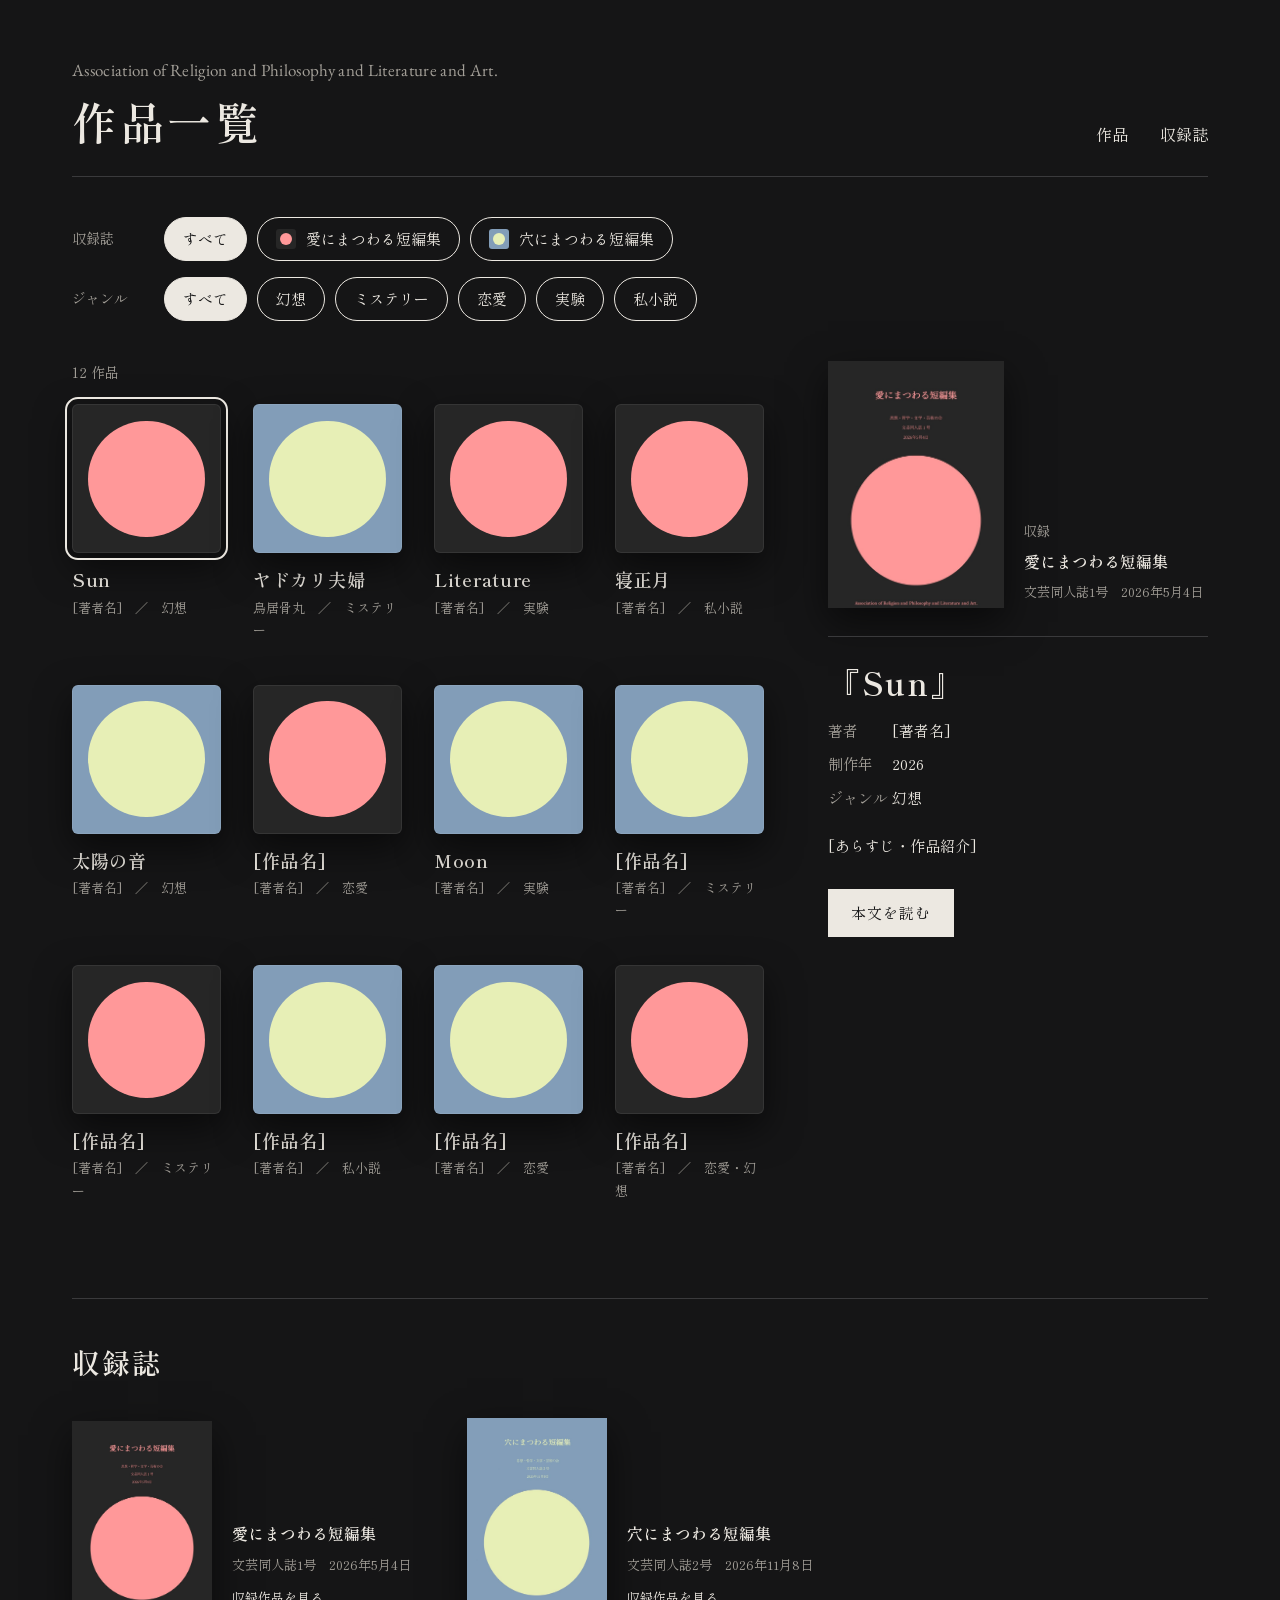
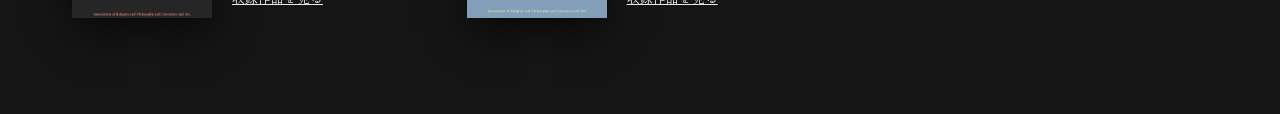
==== index.html @ c1c1486a "サイトのファイルを tanpen-site/ からリポジトリ直下へ移動 Co-Authored-By: Claude Opus 5.5 <noreply@anthropic.com> Claude-S" ====
<!doctype html>
<html lang="ja" data-theme="dark">
<head>
<meta charset="utf-8">
<meta name="viewport" content="width=device-width, initial-scale=1">
<title>作品一覧｜思想・哲学・文学・芸術の会</title>
<meta name="description" content="思想・哲学・文学・芸術の会の文芸同人誌に収録された短編の一覧です。">
<link rel="preconnect" href="https://fonts.googleapis.com">
<link rel="preconnect" href="https://fonts.gstatic.com" crossorigin>
<link href="https://fonts.googleapis.com/css2?family=Shippori+Mincho:wght@400;600&family=EB+Garamond:wght@400&display=swap" rel="stylesheet">
<link rel="stylesheet" href="assets/style.css">
</head>
<body>
<div class="page">
  <header class="site-header">
    <div>
      <p class="org latin" id="org">Association of Religion and Philosophy and Literature and Art.</p>
      <h1 id="page-title">作品一覧</h1>
    </div>
    <nav aria-label="サイト内">
      <a href="#works">作品</a>
      <a href="#issues">収録誌</a>
    </nav>
  </header>

  <section class="filters" aria-label="絞り込み">
    <div class="filter-row">
      <span class="filter-label" id="lbl-issue">収録誌</span>
      <div class="chips" id="issue-chips" role="group" aria-labelledby="lbl-issue"></div>
    </div>
    <div class="filter-row">
      <span class="filter-label" id="lbl-genre">ジャンル</span>
      <div class="chips" id="genre-chips" role="group" aria-labelledby="lbl-genre"></div>
    </div>
  </section>

  <div class="browse">
    <section class="works" id="works" aria-label="作品">
      <p class="count" id="count" aria-live="polite"></p>
      <ul class="grid" id="grid"></ul>
      <p class="empty" id="empty" hidden>この条件に当てはまる作品はまだありません。</p>
    </section>
    <aside class="preview" id="preview" aria-label="選択中の作品"></aside>
  </div>

  <section class="issues" id="issues" aria-labelledby="issues-h">
    <h2 id="issues-h">収録誌</h2>
    <ul class="issue-list" id="issue-list"></ul>
  </section>
</div>
<noscript><p class="page">このページの表示にはJavaScriptが必要です。</p></noscript>
<script src="assets/common.js"></script>
<script src="assets/list.js"></script>
</body>
</html>
---- assets/style.css ----
/* ===== テーマ ===== */
:root, [data-theme="dark"] {
  --ground: #151516;
  --ink: #ECE8E1;
  --muted: #A39F98;
  --rule: #3A3A3C;
  --tile-edge: rgba(255, 255, 255, 0.07);
  --tile-shadow: 0 14px 36px rgba(0, 0, 0, 0.55);
  color-scheme: dark;
}
[data-theme="light"] {
  --ground: #FAF9F7;
  --ink: #1F1E1C;
  --muted: #5E5A54;
  --rule: #D9D6D0;
  --tile-edge: rgba(0, 0, 0, 0.05);
  --tile-shadow: 0 10px 26px rgba(0, 0, 0, 0.14);
  color-scheme: light;
}

/* ===== 基本 ===== */
*, *::before, *::after { box-sizing: border-box; }
html { -webkit-text-size-adjust: 100%; }
body {
  margin: 0;
  background: var(--ground);
  color: var(--ink);
  font-family: "Shippori Mincho", "Hiragino Mincho ProN", "Yu Mincho", "YuMincho", serif;
  font-feature-settings: "palt" 0;
  line-height: 1.7;
}
a { color: var(--ink); }
a:hover { color: var(--muted); }
:focus-visible { outline: 2px solid var(--ink); outline-offset: 3px; }
img { max-width: 100%; display: block; }
.latin { font-family: "EB Garamond", "Shippori Mincho", serif; }
.muted { color: var(--muted); }
.visually-hidden {
  position: absolute; width: 1px; height: 1px; overflow: hidden;
  clip: rect(0 0 0 0); white-space: nowrap;
}

.page {
  max-width: 1440px;
  margin: 0 auto;
  padding: 56px 72px 96px;
}
@media (max-width: 1023px) { .page { padding: 40px 32px 72px; } }
@media (max-width: 699px)  { .page { padding: 28px 20px 56px; } }

/* ===== ヘッダー ===== */
.site-header {
  display: flex; justify-content: space-between; align-items: flex-end; gap: 24px;
  border-bottom: 1px solid var(--rule);
  padding-bottom: 28px;
  margin-bottom: 40px;
}
.site-header .org { font-size: 17px; color: var(--muted); letter-spacing: 0.02em; margin: 0 0 10px; }
.site-header h1 { margin: 0; font-size: 44px; font-weight: 600; letter-spacing: 0.08em; line-height: 1.2; }
.site-header nav { display: flex; gap: 32px; font-size: 16px; }
.site-header nav a { text-decoration: none; }
@media (max-width: 699px) {
  .site-header { margin-bottom: 24px; padding-bottom: 18px; }
  .site-header .org { font-size: 12px; margin-bottom: 8px; }
  .site-header h1 { font-size: 30px; }
  .site-header nav { display: none; }
}

/* ===== 絞り込み ===== */
.filters { display: flex; flex-direction: column; gap: 16px; margin-bottom: 40px; }
.filter-row { display: flex; align-items: center; gap: 20px; }
.filter-row .filter-label { width: 72px; flex-shrink: 0; font-size: 14px; color: var(--muted); }
.chips { display: flex; gap: 10px; flex-wrap: wrap; }
.chip {
  display: inline-flex; align-items: center; gap: 10px;
  min-height: 44px; padding: 0 18px;
  border: 1px solid var(--ink); border-radius: 999px;
  background: transparent; color: var(--ink);
  font: inherit; font-size: 15px; cursor: pointer;
}
.chip[aria-pressed="true"] { background: var(--ink); color: var(--ground); }
.swatch {
  position: relative; width: 20px; height: 20px; border-radius: 3px; flex-shrink: 0;
  background: var(--sw-bg);
}
.swatch::after {
  content: ""; position: absolute; left: 4px; top: 4px; width: 12px; height: 12px;
  border-radius: 50%; background: var(--sw-fg);
}
@media (max-width: 699px) {
  .filters { gap: 12px; margin-bottom: 24px; }
  .filter-row { flex-direction: column; align-items: flex-start; gap: 8px; }
  .filter-row .filter-label { width: auto; font-size: 13px; }
  .chips { flex-wrap: nowrap; overflow-x: auto; max-width: 100%; padding-bottom: 4px; }
  .chip { flex-shrink: 0; font-size: 14px; padding: 0 16px; }
}

/* ===== 一覧 ===== */
.browse { display: flex; gap: 64px; align-items: flex-start; }
.works { flex-grow: 1; min-width: 0; }
.count { font-size: 14px; color: var(--muted); margin: 0 0 20px; }
.empty { padding: 80px 0; font-size: 18px; color: var(--muted); }
.grid {
  display: grid;
  grid-template-columns: repeat(4, minmax(0, 1fr));
  gap: 44px 32px;
  list-style: none; margin: 0; padding: 0;
}
@media (max-width: 1023px) { .grid { grid-template-columns: repeat(3, minmax(0, 1fr)); gap: 36px 24px; } }
@media (max-width: 699px)  { .grid { grid-template-columns: repeat(2, minmax(0, 1fr)); gap: 32px 18px; } }

.tile { display: flex; flex-direction: column; gap: 14px; text-decoration: none; color: var(--ink); }
.tile:hover { color: var(--ink); }
.tile-art {
  position: relative; width: 100%; aspect-ratio: 1 / 1; overflow: hidden;
  border-radius: 6px;
  background: var(--t-bg);
  box-shadow: inset 0 0 0 1px var(--tile-edge), var(--tile-shadow);
}
.tile-art::after {
  content: ""; position: absolute; left: 11%; top: 11%; width: 78%; height: 78%;
  border-radius: 50%; background: var(--t-fg);
}
.tile[aria-current="true"] .tile-art { outline: 2px solid var(--ink); outline-offset: 5px; }
@media (max-width: 1023px) { .tile[aria-current="true"] .tile-art { outline: none; } }
.tile-cap { display: flex; flex-direction: column; gap: 4px; }
.tile-title { font-size: 18px; font-weight: 600; letter-spacing: 0.04em; line-height: 1.4; }
.tile-meta { font-size: 13px; color: var(--muted); }
@media (max-width: 699px) {
  .tile { gap: 10px; }
  .tile-title { font-size: 16px; }
  .tile-meta { font-size: 12px; }
}

/* ===== 選択中の作品（デスクトップのみ） ===== */
.preview {
  width: 380px; flex-shrink: 0;
  position: sticky; top: 40px;
  display: flex; flex-direction: column; gap: 28px;
}
@media (max-width: 1023px) { .preview { display: none; } }
.preview-issue { display: flex; gap: 20px; align-items: flex-end; }
.preview-issue img { width: 176px; height: auto; box-shadow: var(--tile-shadow); }
.issue-meta { display: flex; flex-direction: column; gap: 6px; font-size: 13px; color: var(--muted); padding-bottom: 4px; }
.issue-meta strong { font-size: 16px; color: var(--ink); font-weight: 600; }
.preview-body { display: flex; flex-direction: column; gap: 14px; border-top: 1px solid var(--rule); padding-top: 24px; }
.preview-body h2 { margin: 0; font-size: 32px; font-weight: 600; letter-spacing: 0.06em; line-height: 1.35; }
.facts { display: grid; grid-template-columns: 64px minmax(0, 1fr); row-gap: 8px; font-size: 15px; margin: 0; }
.facts dt { color: var(--muted); }
.facts dd { margin: 0; }
.synopsis { margin: 8px 0 0; font-size: 15px; line-height: 1.9; }
.actions { display: flex; gap: 12px; flex-wrap: wrap; }
.btn {
  display: inline-flex; align-items: center; justify-content: center;
  min-height: 48px; padding: 0 22px;
  border: 1px solid var(--ink);
  text-decoration: none; font-size: 15px; letter-spacing: 0.06em;
}
.btn-primary { background: var(--ink); color: var(--ground); }
.btn-primary:hover { color: var(--ground); opacity: 0.85; }

/* ===== 収録誌一覧 ===== */
.issues { margin-top: 96px; border-top: 1px solid var(--rule); padding-top: 40px; }
.issues h2 { margin: 0 0 32px; font-size: 28px; font-weight: 600; letter-spacing: 0.08em; }
.issue-list { display: grid; grid-template-columns: repeat(auto-fill, minmax(300px, 1fr)); gap: 40px 48px; list-style: none; margin: 0; padding: 0; }
.issue-card { display: flex; gap: 20px; align-items: flex-end; }
.issue-card img { width: 140px; height: auto; box-shadow: var(--tile-shadow); }
.issue-card .issue-meta a { color: var(--ink); min-height: 32px; display: inline-flex; align-items: center; }

/* ===== 作品ページ ===== */
.work-top { display: flex; justify-content: space-between; align-items: center; gap: 16px; margin-bottom: 40px; }
.back { display: inline-flex; align-items: center; gap: 8px; min-height: 44px; text-decoration: none; font-size: 15px; }
.back svg { width: 16px; height: 16px; }
.work-hero { display: grid; grid-template-columns: minmax(0, 420px) minmax(0, 1fr); gap: 56px; align-items: end; margin-bottom: 56px; }
.work-hero .tile-art { border-radius: 8px; }
.work-head { display: flex; flex-direction: column; gap: 16px; }
.work-head h1 { margin: 0; font-size: 44px; font-weight: 600; letter-spacing: 0.06em; line-height: 1.3; }
@media (max-width: 699px) {
  .work-top { margin-bottom: 20px; }
  .work-hero { grid-template-columns: 1fr; gap: 28px; margin-bottom: 40px; }
  .work-head h1 { font-size: 30px; }
}

.reader-bar { display: flex; justify-content: space-between; align-items: center; gap: 16px; border-top: 1px solid var(--rule); padding-top: 24px; margin-bottom: 32px; }
.reader-bar h2 { margin: 0; font-size: 20px; font-weight: 600; letter-spacing: 0.08em; }
.toggle { display: inline-flex; border: 1px solid var(--ink); border-radius: 999px; overflow: hidden; }
.toggle button {
  min-height: 40px; padding: 0 16px; border: 0; background: transparent; color: var(--ink);
  font: inherit; font-size: 14px; cursor: pointer;
}
.toggle button[aria-pressed="true"] { background: var(--ink); color: var(--ground); }

.text { font-size: 18px; line-height: 2; letter-spacing: 0.02em; }
.text p { margin: 0; }
.text p.blank { height: 1em; }
.text ruby rt { font-size: 0.5em; }
.text.horizontal { max-width: 36em; margin: 0 auto; }
.text.vertical {
  writing-mode: vertical-rl;
  height: min(75vh, 44em);
  overflow-x: auto; overflow-y: hidden;
  line-height: 1.9;
  padding: 8px 4px 16px;
}
@media (max-width: 699px) { .text { font-size: 17px; } }
.text-note { max-width: 36em; margin: 40px auto 0; color: var(--muted); font-size: 15px; }

.work-issue { margin-top: 80px; border-top: 1px solid var(--rule); padding-top: 32px; display: flex; flex-direction: column; gap: 40px; }
.siblings h2 { margin: 0 0 16px; font-size: 16px; font-weight: 400; color: var(--muted); }
.siblings .grid { grid-template-columns: repeat(6, minmax(0, 1fr)); gap: 32px 20px; }
@media (max-width: 1023px) { .siblings .grid { grid-template-columns: repeat(4, minmax(0, 1fr)); } }
@media (max-width: 699px)  { .siblings .grid { grid-template-columns: repeat(3, minmax(0, 1fr)); gap: 20px 12px; } .siblings .tile-title { font-size: 13px; } .siblings .tile-meta { display: none; } }

.notice { padding: 80px 0; font-size: 18px; }

@media (prefers-reduced-motion: reduce) { * { scroll-behavior: auto !important; } }
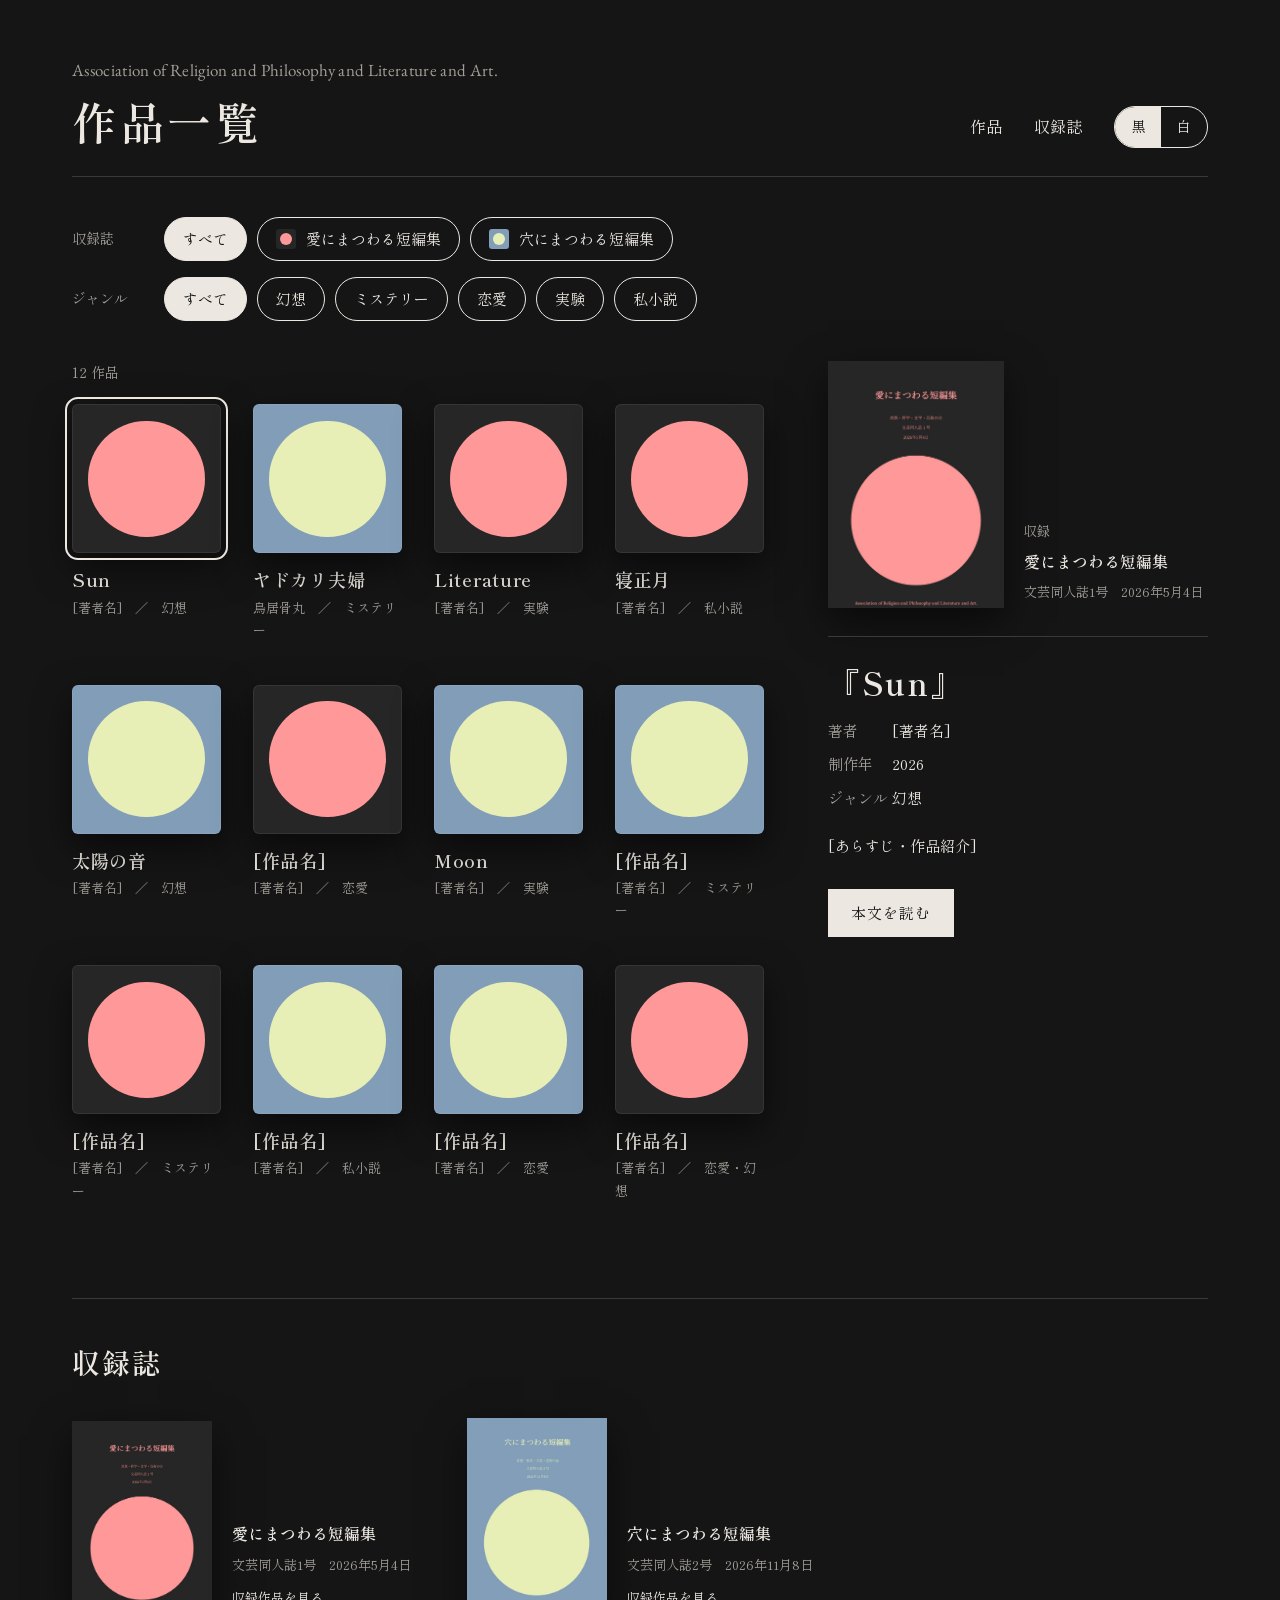
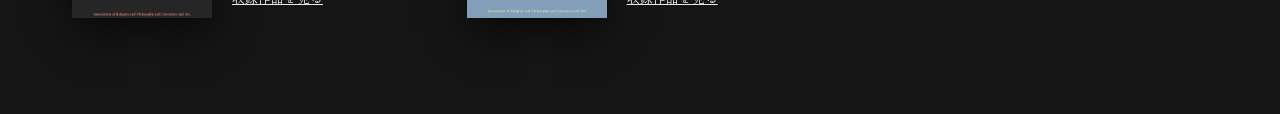
==== commit 47c8f232: "背景の黒／白を訪問者が切り替えられるトグルを追加 一覧・作品ページのヘッダー右側に「黒」「白」のトグルを置き、選択を localStorage に保存して site.json の theme より優先" ====
--- a/index.html
+++ b/index.html
@@ -3,6 +3,7 @@
 <head>
 <meta charset="utf-8">
 <meta name="viewport" content="width=device-width, initial-scale=1">
+<script>try{var t=localStorage.getItem("tanpen-theme");if(t==="dark"||t==="light")document.documentElement.dataset.theme=t}catch(e){}</script>
 <title>作品一覧｜思想・哲学・文学・芸術の会</title>
 <meta name="description" content="思想・哲学・文学・芸術の会の文芸同人誌に収録された短編の一覧です。">
 <link rel="preconnect" href="https://fonts.googleapis.com">
@@ -17,10 +18,16 @@
       <p class="org latin" id="org">Association of Religion and Philosophy and Literature and Art.</p>
       <h1 id="page-title">作品一覧</h1>
     </div>
-    <nav aria-label="サイト内">
-      <a href="#works">作品</a>
-      <a href="#issues">収録誌</a>
-    </nav>
+    <div class="header-tools">
+      <nav aria-label="サイト内">
+        <a href="#works">作品</a>
+        <a href="#issues">収録誌</a>
+      </nav>
+      <div class="toggle theme-toggle" role="group" aria-label="背景色">
+        <button type="button" data-theme-value="dark" aria-pressed="true">黒</button>
+        <button type="button" data-theme-value="light" aria-pressed="false">白</button>
+      </div>
+    </div>
   </header>
 
   <section class="filters" aria-label="絞り込み">
--- a/assets/style.css
+++ b/assets/style.css
@@ -59,6 +59,7 @@
 .site-header h1 { margin: 0; font-size: 44px; font-weight: 600; letter-spacing: 0.08em; line-height: 1.2; }
 .site-header nav { display: flex; gap: 32px; font-size: 16px; }
 .site-header nav a { text-decoration: none; }
+.header-tools { display: flex; align-items: center; gap: 32px; flex-shrink: 0; }
 @media (max-width: 699px) {
   .site-header { margin-bottom: 24px; padding-bottom: 18px; }
   .site-header .org { font-size: 12px; margin-bottom: 8px; }
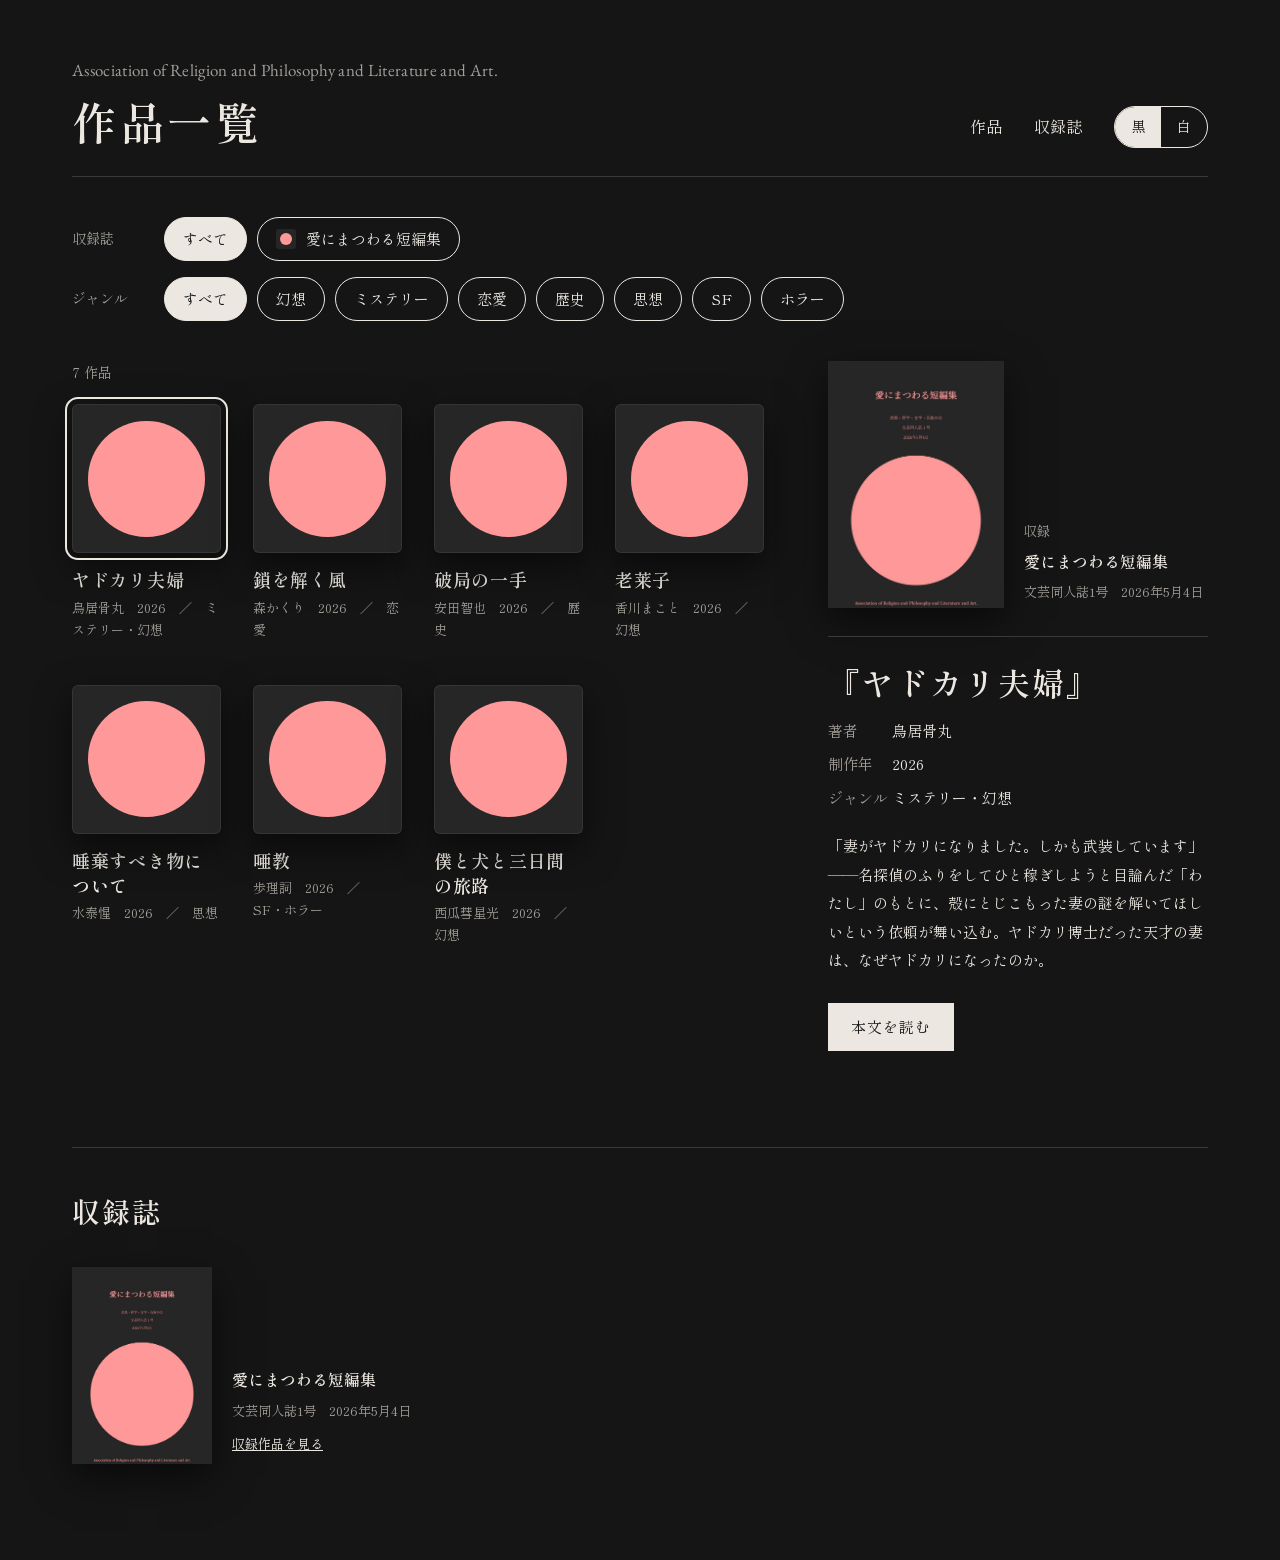
==== commit f7833bc2: "『愛にまつわる短編集』7作品を掲載し、著者・制作年での絞り込みを追加 - Word原稿を tools/import_docx.py で texts/ai-01〜07.txt に変換し、   data/" ====
--- a/index.html
+++ b/index.html
@@ -43,7 +43,10 @@
 
   <div class="browse">
     <section class="works" id="works" aria-label="作品">
-      <p class="count" id="count" aria-live="polite"></p>
+      <div class="count-row">
+        <p class="count" id="count" aria-live="polite"></p>
+        <div class="active-filters" id="active-filters" hidden></div>
+      </div>
       <ul class="grid" id="grid"></ul>
       <p class="empty" id="empty" hidden>この条件に当てはまる作品はまだありません。</p>
     </section>
--- a/assets/style.css
+++ b/assets/style.css
@@ -100,6 +100,17 @@
 .browse { display: flex; gap: 64px; align-items: flex-start; }
 .works { flex-grow: 1; min-width: 0; }
 .count { font-size: 14px; color: var(--muted); margin: 0 0 20px; }
+.count-row { display: flex; flex-wrap: wrap; align-items: center; gap: 8px 16px; margin: 0 0 20px; }
+.count-row .count { margin: 0; }
+.active-filters { display: flex; flex-wrap: wrap; gap: 8px; }
+.active-filters[hidden] { display: none; }
+.active-filter {
+  display: inline-flex; align-items: center; gap: 8px;
+  min-height: 32px; padding: 0 12px;
+  border: 1px solid var(--ink); border-radius: 999px;
+  background: transparent; color: var(--ink);
+  font: inherit; font-size: 13px; cursor: pointer;
+}
 .empty { padding: 80px 0; font-size: 18px; color: var(--muted); }
 .grid {
   display: grid;
@@ -112,6 +123,11 @@
 
 .tile { display: flex; flex-direction: column; gap: 14px; text-decoration: none; color: var(--ink); }
 .tile:hover { color: var(--ink); }
+.tile-art-link, .tile-art-link > .tile-art { display: block; }
+.tile-art-link, .tile-title { color: var(--ink); text-decoration: none; }
+.tile-art-link:hover, .tile-title:hover { color: var(--ink); }
+.meta-link { color: inherit; text-decoration: none; }
+.meta-link:hover { color: inherit; text-decoration: underline; text-underline-offset: 3px; }
 .tile-art {
   position: relative; width: 100%; aspect-ratio: 1 / 1; overflow: hidden;
   border-radius: 6px;
